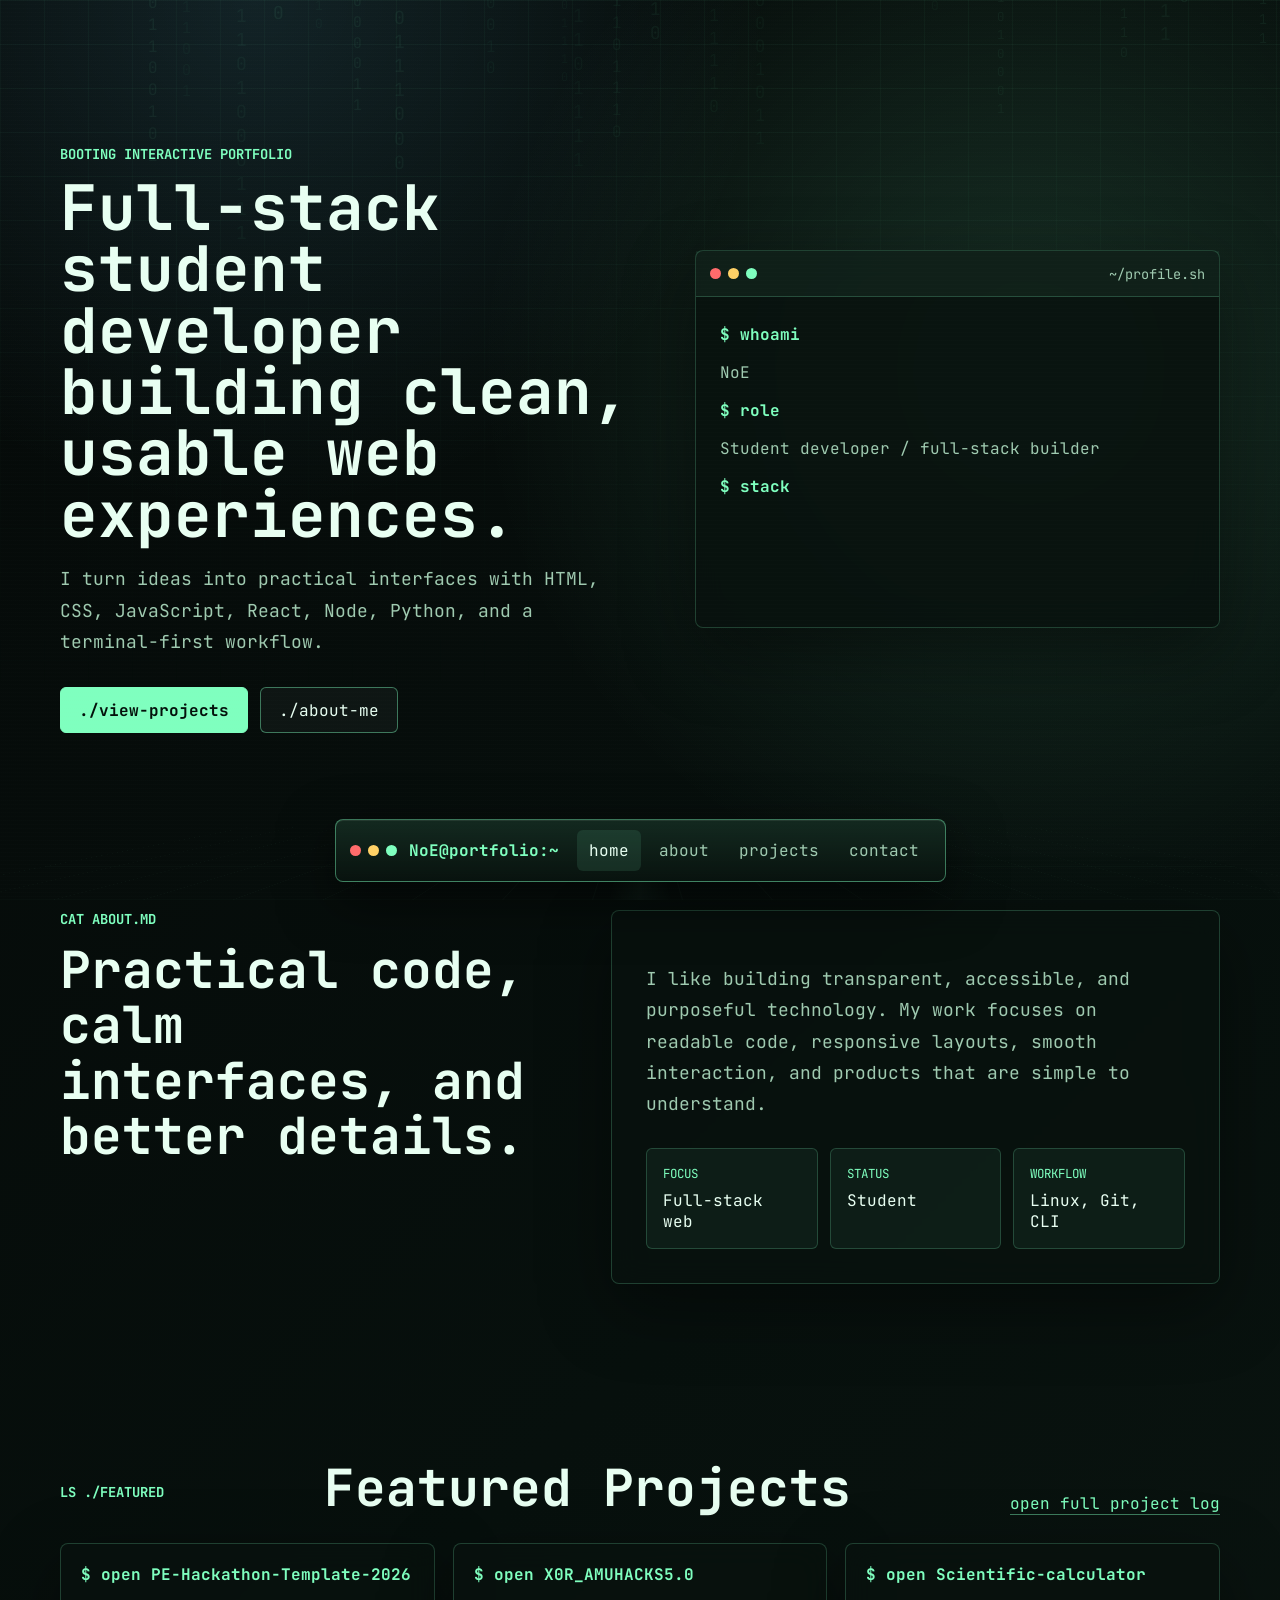
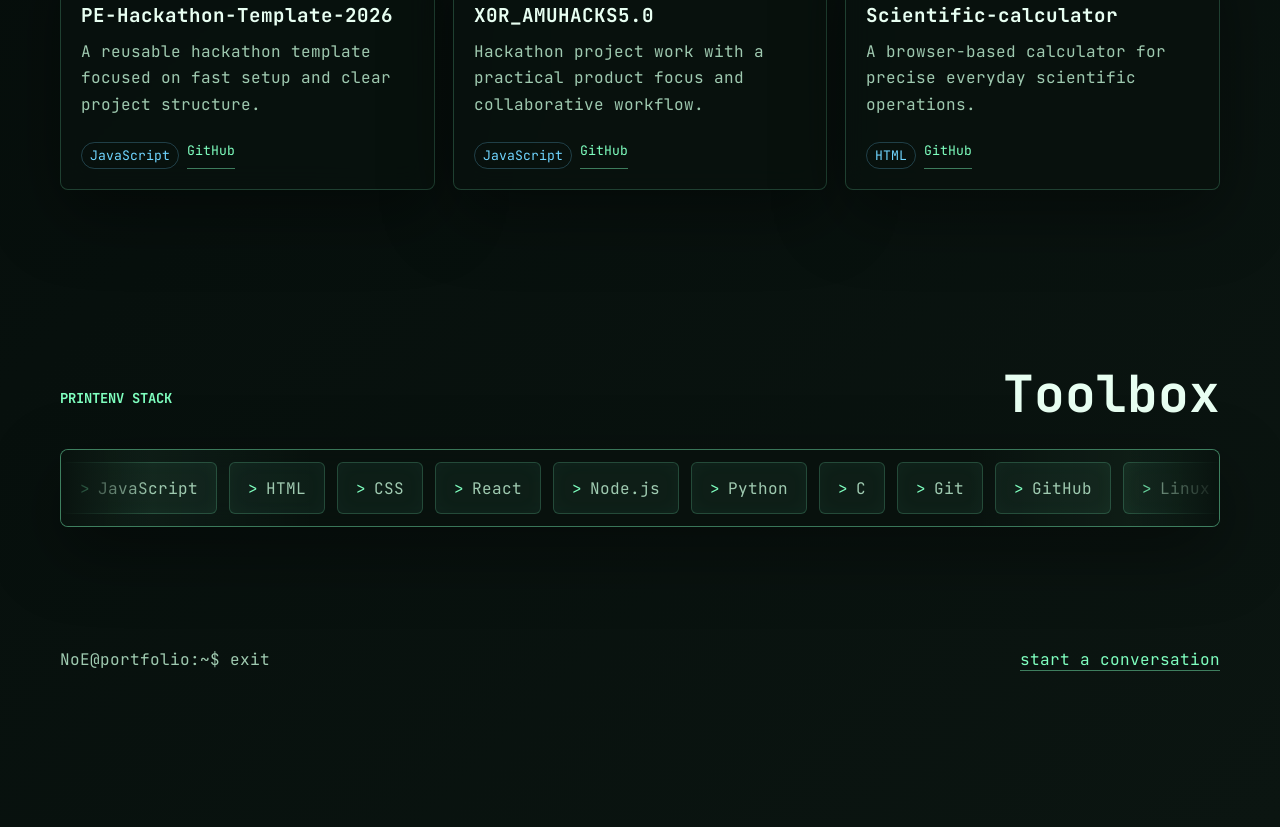
==== index.html @ db1f3d38 "Add files via upload" ====
<!DOCTYPE html>
<html lang="en">
  <head>
    <meta charset="UTF-8" />
    <meta name="viewport" content="width=device-width, initial-scale=1.0" />
    <title>NoE | Terminal Portfolio</title>
    <link rel="preconnect" href="https://fonts.googleapis.com" />
    <link rel="preconnect" href="https://fonts.gstatic.com" crossorigin />
    <link
      href="https://fonts.googleapis.com/css2?family=JetBrains+Mono:wght@400;500;600;700&display=swap"
      rel="stylesheet"
    />
    <link rel="stylesheet" href="styles.css" />
  </head>
  <body class="page-home">
    <div class="matrix-rain" data-matrix-rain aria-hidden="true"></div>
    <div class="scanline" aria-hidden="true"></div>
    <div class="terminal-grid" aria-hidden="true"></div>

    <header class="site-header">
      <nav class="nav shell-window" aria-label="Primary navigation">
        <a class="brand" href="index.html" aria-label="Home">
          <span class="window-dots" aria-hidden="true"><i></i><i></i><i></i></span>
          <span>NoE@portfolio:~</span>
        </a>
        <button class="menu-toggle" type="button" aria-label="Open menu" aria-expanded="false">
          <span></span><span></span><span></span>
        </button>
        <div class="nav-links" data-menu>
          <a href="index.html" aria-current="page">home</a>
          <button class="nav-button" type="button" data-about-open>about</button>
          <a href="#projects">projects</a>
          <a href="contact.html">contact</a>
        </div>
      </nav>
    </header>

    <main>
      <section class="hero">
        <div class="hero-copy">
          <p class="eyebrow">booting interactive portfolio</p>
          <h1>Full-stack student developer building clean, usable web experiences.</h1>
          <p>
            I turn ideas into practical interfaces with HTML, CSS, JavaScript, React, Node,
            Python, and a terminal-first workflow.
          </p>
          <div class="hero-actions">
            <a class="btn primary" href="#projects">./view-projects</a>
            <button class="btn" type="button" data-about-open>./about-me</button>
          </div>
        </div>

        <section class="terminal shell-window hero-terminal" aria-label="Terminal introduction">
          <div class="window-bar">
            <span class="window-dots" aria-hidden="true"><i></i><i></i><i></i></span>
            <span class="window-title">~/profile.sh</span>
          </div>
          <div class="terminal-body" data-terminal="home">
            <p><span class="prompt">$</span> ./profile --summary</p>
            <p class="muted">Loading profile...</p>
          </div>
        </section>
      </section>

      <section class="section split" id="about">
        <div>
          <p class="eyebrow">cat about.md</p>
          <h2>Practical code, calm interfaces, and better details.</h2>
        </div>
        <div class="about-panel shell-window">
          <p>
            I like building transparent, accessible, and purposeful technology. My work focuses on
            readable code, responsive layouts, smooth interaction, and products that are simple to
            understand.
          </p>
          <dl class="stats">
            <div><dt>Focus</dt><dd>Full-stack web</dd></div>
            <div><dt>Status</dt><dd>Student</dd></div>
            <div><dt>Workflow</dt><dd>Linux, Git, CLI</dd></div>
          </dl>
        </div>
      </section>

      <section class="section" id="projects">
        <div class="section-heading">
          <p class="eyebrow">ls ./featured</p>
          <h2>Featured Projects</h2>
          <a class="text-link" href="projects.html">open full project log</a>
        </div>
        <div class="projects-grid" data-projects-featured>
          <article class="project-card shell-window">
            <span class="project-command">$ git fetch NoE114</span>
            <h3>Loading repositories</h3>
            <p>Fetching latest public projects from GitHub.</p>
          </article>
        </div>
      </section>

      <section class="section skills">
        <div class="section-heading">
          <p class="eyebrow">printenv STACK</p>
          <h2>Toolbox</h2>
        </div>
        <div class="skill-marquee shell-window" aria-label="Skills">
          <div class="skill-track">
            <div class="skill-group">
              <span>JavaScript</span><span>HTML</span><span>CSS</span><span>React</span>
              <span>Node.js</span><span>Python</span><span>C</span><span>Git</span>
              <span>GitHub</span><span>Linux</span><span>REST APIs</span><span>Figma</span>
            </div>
            <div class="skill-group" aria-hidden="true">
              <span>JavaScript</span><span>HTML</span><span>CSS</span><span>React</span>
              <span>Node.js</span><span>Python</span><span>C</span><span>Git</span>
              <span>GitHub</span><span>Linux</span><span>REST APIs</span><span>Figma</span>
            </div>
          </div>
        </div>
      </section>
    </main>

    <div class="about-modal" data-about-modal aria-hidden="true" role="dialog" aria-modal="true" aria-labelledby="about-modal-title">
      <button class="modal-backdrop" type="button" data-about-close aria-label="Close about terminal"></button>
      <section class="about-terminal shell-window" aria-label="About me terminal">
        <div class="window-bar">
          <span class="window-dots" aria-hidden="true"><i></i><i></i><i></i></span>
          <span class="window-title" id="about-modal-title">~/about.md</span>
          <button class="terminal-close" type="button" data-about-close aria-label="Close">x</button>
        </div>
        <div class="terminal-body" data-terminal="about">
          <p><span class="prompt">$</span> cat about.md</p>
        </div>
      </section>
    </div>

    <footer class="site-footer">
      <span>NoE@portfolio:~$ exit</span>
      <a href="contact.html">start a conversation</a>
    </footer>

    <script src="script.js"></script>
  </body>
</html>
---- styles.css ----
:root {
  --bg: #07100d;
  --bg-soft: #0b1813;
  --panel: rgba(8, 18, 14, 0.88);
  --panel-strong: rgba(11, 24, 19, 0.96);
  --line: rgba(127, 255, 190, 0.2);
  --line-strong: rgba(127, 255, 190, 0.42);
  --text: #e8fff2;
  --muted: #9fcab0;
  --green: #7fffbf;
  --amber: #ffd166;
  --red: #ff6b6b;
  --cyan: #70d6ff;
  --shadow: 0 24px 70px rgba(0, 0, 0, 0.42);
  --radius: 8px;
  --max: 1160px;
  --ease: cubic-bezier(0.2, 0.8, 0.2, 1);
}

* {
  box-sizing: border-box;
}

html {
  scroll-behavior: smooth;
}

body {
  margin: 0;
  min-height: 100vh;
  font-family: "JetBrains Mono", "Fira Code", ui-monospace, monospace;
  color: var(--text);
  background:
    radial-gradient(circle at 20% 0%, rgba(112, 214, 255, 0.12), transparent 32rem),
    radial-gradient(circle at 80% 15%, rgba(127, 255, 191, 0.14), transparent 34rem),
    linear-gradient(135deg, #050908 0%, var(--bg) 54%, #0b1511 100%);
  overflow-x: hidden;
  padding-bottom: 108px;
}

body::before {
  content: "";
  position: fixed;
  inset: 0;
  pointer-events: none;
  background-image:
    linear-gradient(rgba(127, 255, 190, 0.045) 1px, transparent 1px),
    linear-gradient(90deg, rgba(127, 255, 190, 0.04) 1px, transparent 1px);
  background-size: 44px 44px;
  mask-image: linear-gradient(to bottom, rgba(0, 0, 0, 0.9), transparent 80%);
}

a {
  color: inherit;
}

button,
input,
textarea {
  font: inherit;
}

.matrix-rain {
  position: fixed;
  inset: 0;
  z-index: 0;
  overflow: hidden;
  pointer-events: none;
  opacity: 0.32;
  mask-image: linear-gradient(to bottom, #000 0%, rgba(0, 0, 0, 0.68) 42%, transparent 100%);
}

.matrix-column {
  position: absolute;
  top: -42vh;
  left: var(--x);
  display: grid;
  gap: 0.38rem;
  color: rgba(127, 255, 190, 0.34);
  font-size: var(--size);
  line-height: 1;
  text-shadow: 0 0 10px rgba(127, 255, 190, 0.24);
  opacity: var(--opacity);
  animation: matrixFall var(--duration) linear infinite;
  animation-delay: var(--delay);
}

.matrix-column span:first-child {
  color: rgba(232, 255, 242, 0.62);
  text-shadow: 0 0 14px rgba(127, 255, 190, 0.45);
}

.scanline {
  position: fixed;
  inset: 0;
  pointer-events: none;
  z-index: 10;
  opacity: 0.28;
  background: repeating-linear-gradient(
    to bottom,
    rgba(255, 255, 255, 0.035) 0,
    rgba(255, 255, 255, 0.035) 1px,
    transparent 1px,
    transparent 4px
  );
}

.terminal-grid {
  position: fixed;
  inset: auto -10vw 0;
  height: 34vh;
  pointer-events: none;
  background:
    linear-gradient(to right, transparent 0 48%, rgba(127, 255, 190, 0.14) 50%, transparent 52%),
    repeating-linear-gradient(90deg, rgba(127, 255, 190, 0.1) 0 1px, transparent 1px 90px),
    repeating-linear-gradient(0deg, rgba(127, 255, 190, 0.1) 0 1px, transparent 1px 46px);
  transform: perspective(280px) rotateX(62deg);
  transform-origin: bottom;
  opacity: 0.3;
}

.site-header {
  position: fixed;
  left: 0;
  right: 0;
  bottom: 18px;
  z-index: 20;
  padding: 0 clamp(16px, 4vw, 40px);
  pointer-events: none;
}

.shell-window {
  border: 1px solid var(--line);
  border-radius: var(--radius);
  background: var(--panel);
  box-shadow: var(--shadow);
  backdrop-filter: blur(14px);
}

.nav {
  position: relative;
  width: fit-content;
  max-width: min(var(--max), calc(100vw - 32px));
  margin: 0 auto;
  min-height: 58px;
  display: flex;
  align-items: center;
  justify-content: space-between;
  gap: 18px;
  padding: 10px 14px;
  pointer-events: auto;
  border-color: var(--line-strong);
  background:
    linear-gradient(180deg, rgba(127, 255, 190, 0.08), rgba(8, 18, 14, 0.9)),
    var(--panel-strong);
  box-shadow:
    0 18px 54px rgba(0, 0, 0, 0.58),
    inset 0 1px 0 rgba(232, 255, 242, 0.08);
}

.brand,
.nav-links a,
.nav-button,
.text-link,
.site-footer a {
  text-decoration: none;
}

.brand {
  display: inline-flex;
  align-items: center;
  gap: 12px;
  min-width: 0;
  font-weight: 700;
  color: var(--green);
}

.brand span:last-child {
  white-space: nowrap;
}

.window-dots {
  display: inline-flex;
  gap: 7px;
  flex: 0 0 auto;
}

.window-dots i {
  width: 11px;
  height: 11px;
  border-radius: 50%;
  display: block;
}

.window-dots i:nth-child(1) {
  background: var(--red);
}

.window-dots i:nth-child(2) {
  background: var(--amber);
}

.window-dots i:nth-child(3) {
  background: var(--green);
}

.nav-links {
  display: flex;
  align-items: center;
  gap: 6px;
}

.nav-links a,
.nav-button {
  color: var(--muted);
  padding: 10px 12px;
  border-radius: 6px;
  border: 0;
  background: transparent;
  cursor: pointer;
  transition: color 180ms var(--ease), background 180ms var(--ease);
}

.nav-links a:hover,
.nav-links a:focus-visible,
.nav-button:hover,
.nav-button:focus-visible,
.nav-links a[aria-current="page"] {
  color: var(--text);
  background: rgba(127, 255, 190, 0.1);
}

.menu-toggle {
  display: none;
  width: 44px;
  height: 44px;
  border: 1px solid var(--line);
  border-radius: 6px;
  background: rgba(127, 255, 190, 0.08);
  color: var(--text);
  cursor: pointer;
}

.menu-toggle span {
  display: block;
  width: 18px;
  height: 2px;
  margin: 4px auto;
  background: currentColor;
}

main {
  width: min(var(--max), calc(100% - 32px));
  margin: 0 auto;
  position: relative;
  z-index: 1;
}

.hero {
  min-height: calc(100vh - 78px);
  display: grid;
  grid-template-columns: minmax(0, 1fr) minmax(340px, 0.92fr);
  align-items: center;
  gap: clamp(28px, 5vw, 72px);
  padding: clamp(64px, 10vw, 112px) 0 56px;
}

.hero-copy h1,
.page-hero h1 {
  margin: 0;
  max-width: 780px;
  font-size: clamp(1.72rem, 4.9vw, 3.92rem);
  line-height: 0.98;
  letter-spacing: 0;
}

.hero-copy p:not(.eyebrow),
.page-hero p,
.about-panel p {
  color: var(--muted);
  line-height: 1.75;
  font-size: clamp(1rem, 1.8vw, 1.12rem);
}

.eyebrow {
  margin: 0 0 14px;
  color: var(--green);
  text-transform: uppercase;
  letter-spacing: 0;
  font-size: 0.86rem;
  font-weight: 700;
}

.hero-actions {
  display: flex;
  flex-wrap: wrap;
  gap: 12px;
  margin-top: 30px;
}

.btn {
  display: inline-flex;
  align-items: center;
  justify-content: center;
  min-height: 46px;
  padding: 0 18px;
  border: 1px solid var(--line-strong);
  border-radius: 6px;
  color: var(--text);
  background: rgba(232, 255, 242, 0.04);
  text-decoration: none;
  cursor: pointer;
  transition: transform 180ms var(--ease), border-color 180ms var(--ease), background 180ms var(--ease);
}

.btn:hover,
.btn:focus-visible {
  transform: translateY(-2px);
  border-color: var(--green);
  background: rgba(127, 255, 190, 0.1);
}

.btn.primary {
  color: #03100a;
  background: var(--green);
  border-color: var(--green);
  font-weight: 700;
}

.window-bar {
  display: flex;
  align-items: center;
  gap: 12px;
  min-height: 46px;
  padding: 0 14px;
  border-bottom: 1px solid var(--line);
  background: rgba(127, 255, 190, 0.055);
}

.window-title {
  margin-left: auto;
  color: var(--muted);
  font-size: 0.85rem;
}

.terminal-body {
  min-height: 330px;
  padding: 24px;
  color: var(--text);
  line-height: 1.75;
}

.terminal-body p {
  margin: 0 0 10px;
}

.terminal-body .prompt,
.project-command {
  color: var(--green);
  font-weight: 700;
}

.muted,
.project-card p {
  color: var(--muted);
}

.cursor::after {
  content: "";
  display: inline-block;
  width: 9px;
  height: 1.15em;
  margin-left: 6px;
  vertical-align: -0.2em;
  background: var(--green);
  animation: blink 900ms steps(2, jump-none) infinite;
}

.section {
  padding: clamp(52px, 8vw, 88px) 0;
}

.split {
  display: grid;
  grid-template-columns: 0.8fr 1fr;
  gap: clamp(24px, 5vw, 64px);
  align-items: start;
}

h2 {
  margin: 0;
  color: var(--text);
  font-size: clamp(1.8rem, 4vw, 3.2rem);
  line-height: 1.08;
  letter-spacing: 0;
}

.about-panel {
  padding: clamp(22px, 4vw, 34px);
}

.stats {
  display: grid;
  grid-template-columns: repeat(3, 1fr);
  gap: 12px;
  margin: 28px 0 0;
}

.stats div,
.skill-group span {
  border: 1px solid var(--line);
  border-radius: 6px;
  background: rgba(127, 255, 190, 0.055);
}

.stats div {
  padding: 16px;
}

.stats dt {
  color: var(--green);
  font-size: 0.78rem;
  text-transform: uppercase;
}

.stats dd {
  margin: 8px 0 0;
  color: var(--text);
}

.section-heading {
  display: flex;
  align-items: end;
  justify-content: space-between;
  gap: 20px;
  margin-bottom: 28px;
}

.text-link,
.site-footer a {
  color: var(--green);
  border-bottom: 1px solid rgba(127, 255, 190, 0.45);
}

.projects-grid {
  display: grid;
  grid-template-columns: repeat(3, minmax(0, 1fr));
  gap: 18px;
}

.projects-grid.full {
  grid-template-columns: repeat(auto-fit, minmax(260px, 1fr));
}

.project-card {
  padding: 20px;
  min-height: 230px;
  display: flex;
  flex-direction: column;
  transition: transform 180ms var(--ease), border-color 180ms var(--ease), background 180ms var(--ease);
}

.project-card:hover {
  transform: translateY(-4px);
  border-color: var(--line-strong);
  background: var(--panel-strong);
}

.project-card h3 {
  margin: 18px 0 10px;
  font-size: 1.2rem;
  line-height: 1.35;
}

.project-card p {
  margin: 0;
  line-height: 1.65;
}

.project-meta {
  display: flex;
  flex-wrap: wrap;
  gap: 8px;
  margin-top: auto;
  padding-top: 24px;
  color: var(--cyan);
  font-size: 0.82rem;
}

.project-meta span {
  border: 1px solid rgba(112, 214, 255, 0.24);
  border-radius: 999px;
  padding: 4px 8px;
}

.skill-marquee {
  position: relative;
  overflow: hidden;
  padding: 12px 0;
  border-color: var(--line-strong);
  background:
    linear-gradient(90deg, rgba(127, 255, 190, 0.08), transparent 22%, transparent 78%, rgba(127, 255, 190, 0.08)),
    var(--panel);
}

.skill-marquee::before,
.skill-marquee::after {
  content: "";
  position: absolute;
  top: 0;
  bottom: 0;
  width: 92px;
  z-index: 1;
  pointer-events: none;
}

.skill-marquee::before {
  left: 0;
  background: linear-gradient(90deg, rgba(8, 18, 14, 0.98), transparent);
}

.skill-marquee::after {
  right: 0;
  background: linear-gradient(270deg, rgba(8, 18, 14, 0.98), transparent);
}

.skill-track {
  display: flex;
  width: max-content;
  animation: marquee 26s linear infinite;
}

.skill-marquee:hover .skill-track {
  animation-play-state: paused;
}

.skill-group {
  display: flex;
  gap: 12px;
  padding-right: 12px;
}

.skill-group span {
  min-width: max-content;
  min-height: 52px;
  display: inline-flex;
  align-items: center;
  justify-content: center;
  padding: 0 18px;
  color: var(--muted);
  box-shadow: inset 0 0 18px rgba(127, 255, 190, 0.035);
}

.skill-group span::before {
  content: ">";
  margin-right: 8px;
  color: var(--green);
}

.page-hero {
  padding: clamp(72px, 11vw, 120px) 0 24px;
}

.page-hero p {
  max-width: 720px;
}

.contact-layout {
  min-height: calc(100vh - 92px);
  display: grid;
  grid-template-columns: 0.78fr 1fr;
  align-items: center;
  gap: clamp(28px, 5vw, 70px);
  padding: 60px 0;
}

.contact-form {
  overflow: hidden;
}

.form-body {
  display: grid;
  gap: 18px;
  padding: 24px;
}

.hidden-field {
  display: none;
}

.contact-form label {
  display: grid;
  gap: 8px;
  color: var(--green);
}

.contact-form input,
.contact-form textarea {
  width: 100%;
  border: 1px solid var(--line);
  border-radius: 6px;
  background: rgba(0, 0, 0, 0.22);
  color: var(--text);
  padding: 13px 14px;
  resize: vertical;
}

.contact-form input:focus,
.contact-form textarea:focus {
  outline: none;
  border-color: var(--green);
  box-shadow: 0 0 0 3px rgba(127, 255, 190, 0.11);
}

.contact-form input::placeholder,
.contact-form textarea::placeholder {
  color: rgba(159, 202, 176, 0.58);
}

.form-feedback {
  display: none;
  margin: 0;
  padding: 12px 14px;
  border-radius: 6px;
  line-height: 1.6;
}

.form-feedback.success,
.form-feedback.error {
  display: block;
}

.form-feedback.success {
  color: var(--green);
  background: rgba(127, 255, 190, 0.08);
  border: 1px solid var(--line);
}

.form-feedback.error {
  color: #ffb4b4;
  background: rgba(255, 107, 107, 0.08);
  border: 1px solid rgba(255, 107, 107, 0.3);
}

.site-footer {
  width: min(var(--max), calc(100% - 32px));
  margin: 0 auto;
  padding: 34px 0 48px;
  display: flex;
  justify-content: space-between;
  gap: 18px;
  color: var(--muted);
  position: relative;
  z-index: 1;
}

.about-modal {
  position: fixed;
  inset: 0;
  z-index: 40;
  display: grid;
  place-items: center;
  padding: 20px;
  opacity: 0;
  visibility: hidden;
  pointer-events: none;
  transition: opacity 220ms var(--ease), visibility 220ms var(--ease);
}

.about-modal.is-open {
  opacity: 1;
  visibility: visible;
  pointer-events: auto;
}

.modal-backdrop {
  position: absolute;
  inset: 0;
  border: 0;
  background: rgba(2, 8, 6, 0.76);
  backdrop-filter: blur(8px);
  cursor: pointer;
}

.about-terminal {
  position: relative;
  width: min(780px, 100%);
  overflow: hidden;
  transform: translateY(18px) scale(0.98);
  opacity: 0;
  transition: transform 240ms var(--ease), opacity 240ms var(--ease);
}

.about-modal.is-open .about-terminal {
  transform: translateY(0) scale(1);
  opacity: 1;
}

.about-terminal .terminal-body {
  min-height: 390px;
}

.terminal-close {
  width: 34px;
  height: 34px;
  margin-left: 8px;
  border: 1px solid var(--line);
  border-radius: 6px;
  color: var(--muted);
  background: rgba(255, 255, 255, 0.04);
  cursor: pointer;
}

.terminal-close:hover,
.terminal-close:focus-visible {
  color: var(--text);
  border-color: var(--green);
}

.reveal {
  opacity: 0;
  transform: translateY(16px);
  transition: opacity 520ms var(--ease), transform 520ms var(--ease);
}

.reveal.is-visible {
  opacity: 1;
  transform: translateY(0);
}

@keyframes blink {
  50% {
    opacity: 0;
  }
}

@keyframes marquee {
  to {
    transform: translateX(-50%);
  }
}

@keyframes matrixFall {
  to {
    transform: translateY(150vh);
  }
}

@media (prefers-reduced-motion: reduce) {
  *,
  *::before,
  *::after {
    scroll-behavior: auto !important;
    animation-duration: 0.001ms !important;
    animation-iteration-count: 1 !important;
    transition-duration: 0.001ms !important;
  }

  .matrix-rain {
    display: none;
  }
}

@media (max-width: 900px) {
  .hero,
  .split,
  .contact-layout {
    grid-template-columns: 1fr;
  }

  .hero {
    padding-top: 56px;
  }

  .hero-terminal {
    order: -1;
  }

  .terminal-body {
    min-height: 260px;
  }

  .projects-grid {
    grid-template-columns: repeat(2, minmax(0, 1fr));
  }
}

@media (max-width: 680px) {
  .matrix-rain {
    opacity: 0.2;
  }

  .matrix-column:nth-child(n + 18) {
    display: none;
  }

  .site-header {
    bottom: 10px;
    padding-inline: 10px;
  }

  main,
  .site-footer {
    width: min(100% - 24px, var(--max));
  }

  .nav {
    width: min(100%, 520px);
    min-height: 56px;
    gap: 8px;
    padding: 8px;
  }

  .brand {
    gap: 0;
  }

  .brand span:last-child {
    position: absolute;
    width: 1px;
    height: 1px;
    overflow: hidden;
    clip: rect(0 0 0 0);
    white-space: nowrap;
  }

  .menu-toggle {
    display: none;
  }

  .nav-links {
    display: flex;
    flex: 1;
    justify-content: flex-end;
    min-width: 0;
  }

  .nav-links a,
  .nav-button {
    flex: 0 1 auto;
    min-width: 0;
    padding: 10px 8px;
    font-size: clamp(0.72rem, 3.3vw, 0.9rem);
    text-align: center;
  }

  .hero-copy h1,
  .page-hero h1 {
    font-size: clamp(1.65rem, 9.1vw, 2.87rem);
  }

  .hero-actions,
  .section-heading,
  .site-footer {
    align-items: stretch;
    flex-direction: column;
  }

  .btn {
    width: 100%;
  }

  .stats,
  .projects-grid,
  .projects-grid.full {
    grid-template-columns: 1fr;
  }

  .skill-marquee::before,
  .skill-marquee::after {
    width: 38px;
  }

  .terminal-body,
  .form-body {
    padding: 18px;
  }
}
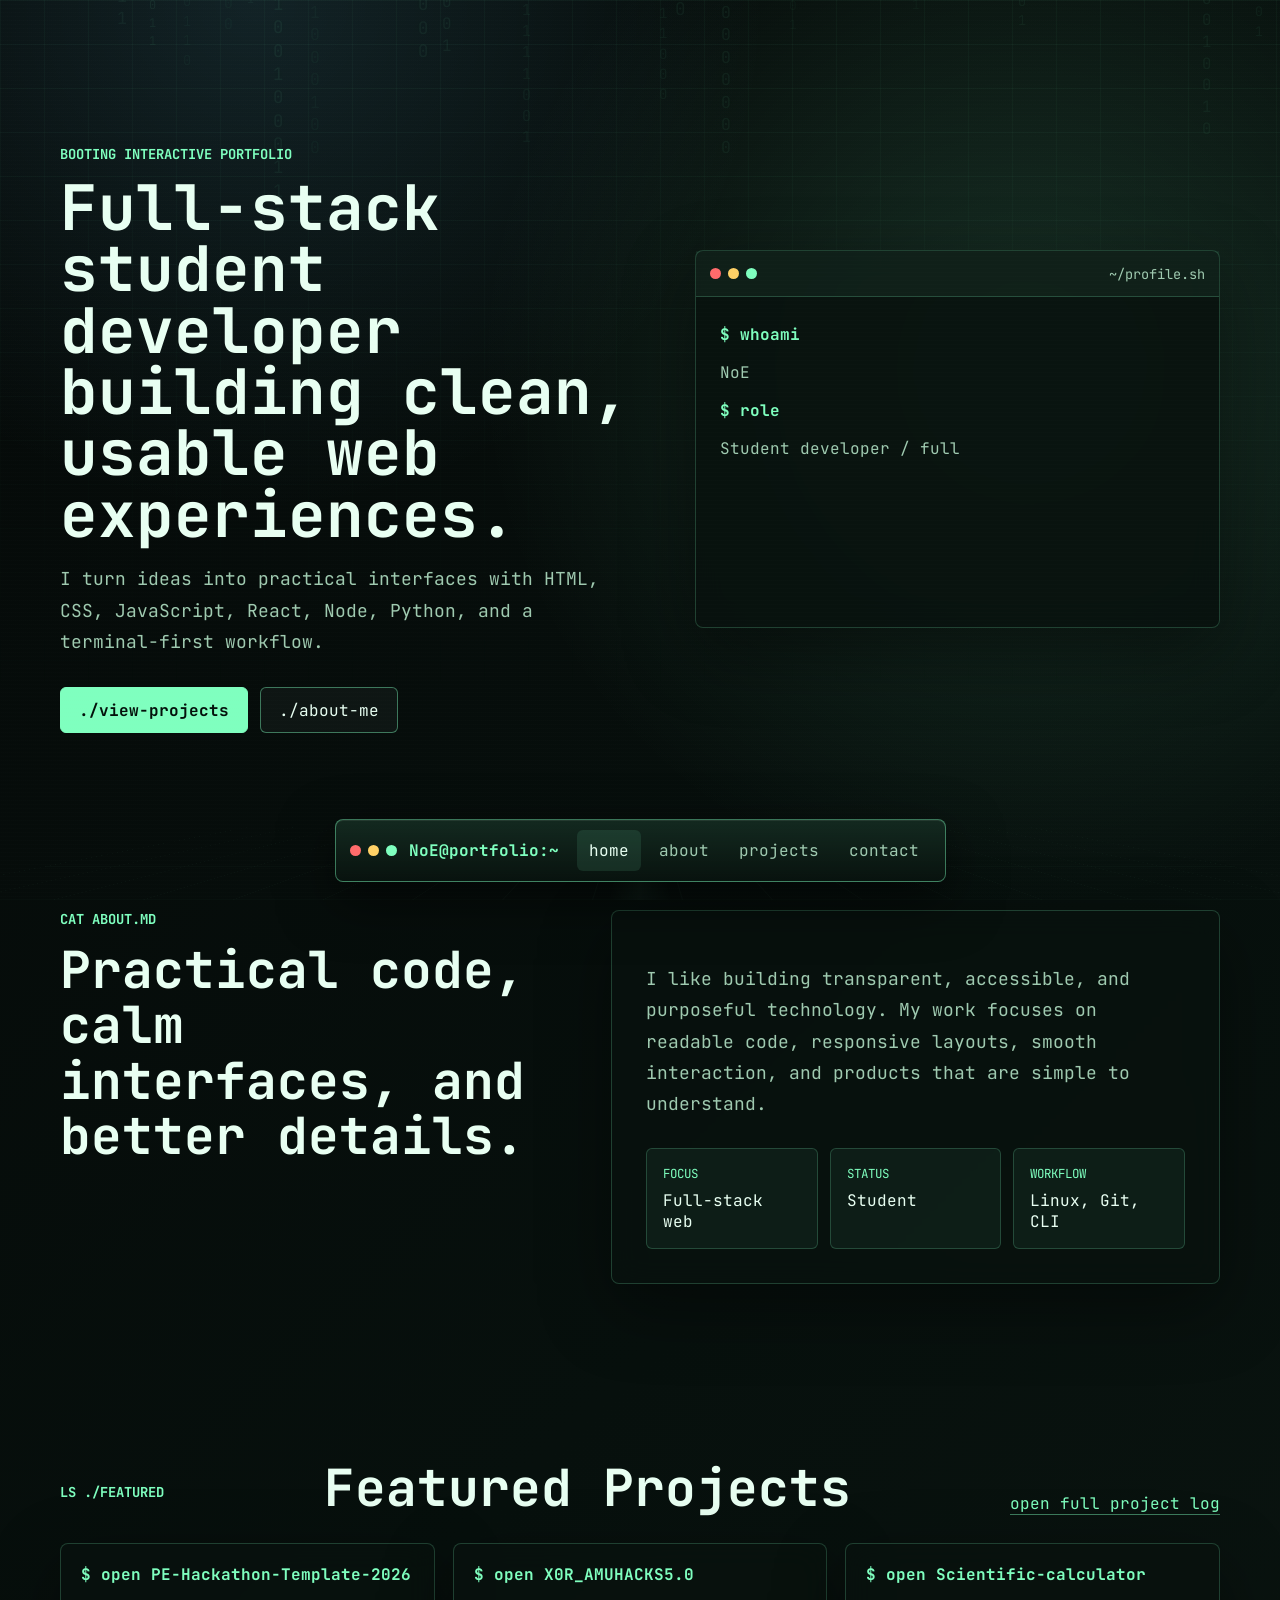
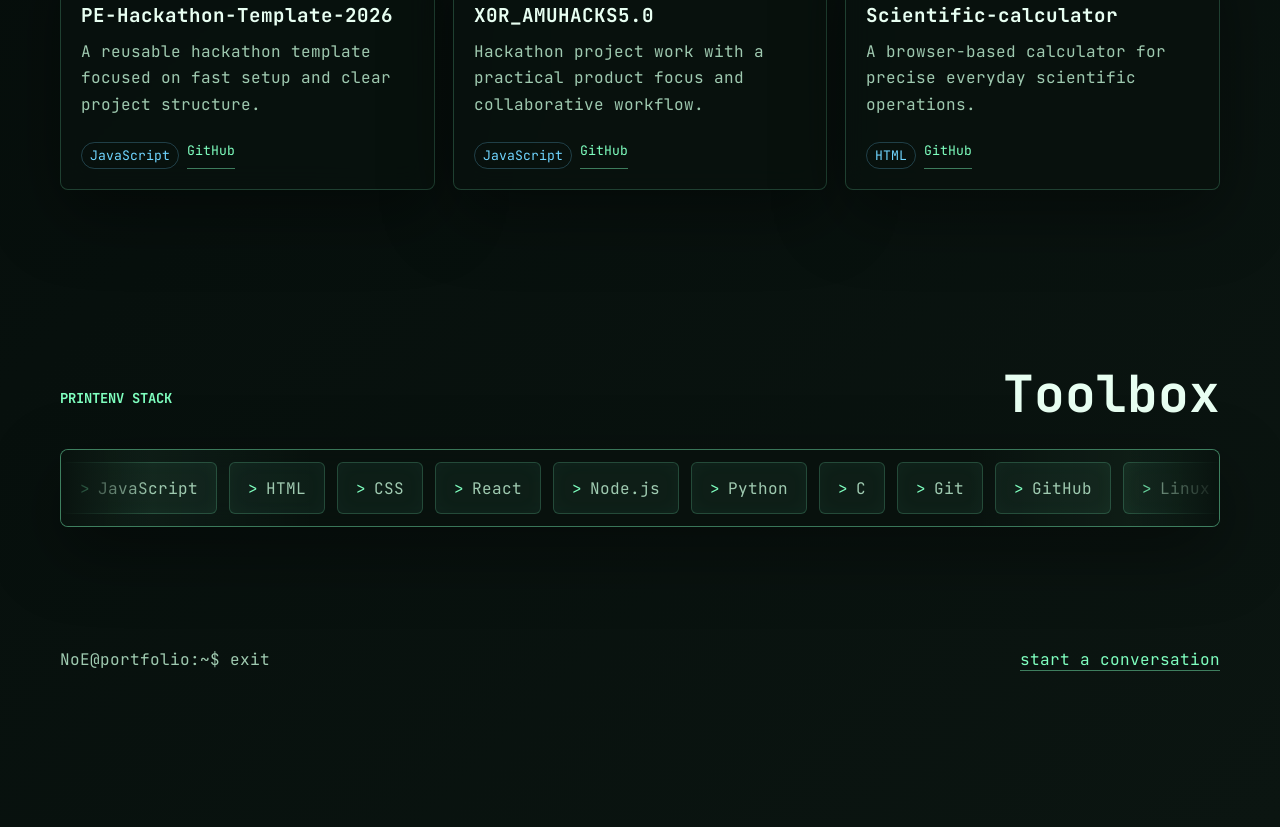
==== commit 1a727420: "favicon added and fixed the contact me page" ====
--- a/index.html
+++ b/index.html
@@ -4,6 +4,7 @@
     <meta charset="UTF-8" />
     <meta name="viewport" content="width=device-width, initial-scale=1.0" />
     <title>NoE | Terminal Portfolio</title>
+    <link rel="icon" type="image/png" href="terminal.png" />
     <link rel="preconnect" href="https://fonts.googleapis.com" />
     <link rel="preconnect" href="https://fonts.gstatic.com" crossorigin />
     <link
--- a/styles.css
+++ b/styles.css
@@ -574,7 +574,13 @@
   padding: 60px 0;
 }
 
-.contact-form {
+.contact-form,
+form[name="contact"] {
+  border: 1px solid var(--line);
+  border-radius: var(--radius);
+  background: var(--panel);
+  box-shadow: var(--shadow);
+  backdrop-filter: blur(14px);
   overflow: hidden;
 }
 
@@ -588,14 +594,17 @@
   display: none;
 }
 
-.contact-form label {
+.contact-form label,
+form[name="contact"] label {
   display: grid;
   gap: 8px;
   color: var(--green);
 }
 
 .contact-form input,
-.contact-form textarea {
+.contact-form textarea,
+form[name="contact"] input,
+form[name="contact"] textarea {
   width: 100%;
   border: 1px solid var(--line);
   border-radius: 6px;
@@ -606,14 +615,18 @@
 }
 
 .contact-form input:focus,
-.contact-form textarea:focus {
+.contact-form textarea:focus,
+form[name="contact"] input:focus,
+form[name="contact"] textarea:focus {
   outline: none;
   border-color: var(--green);
   box-shadow: 0 0 0 3px rgba(127, 255, 190, 0.11);
 }
 
 .contact-form input::placeholder,
-.contact-form textarea::placeholder {
+.contact-form textarea::placeholder,
+form[name="contact"] input::placeholder,
+form[name="contact"] textarea::placeholder {
   color: rgba(159, 202, 176, 0.58);
 }
 
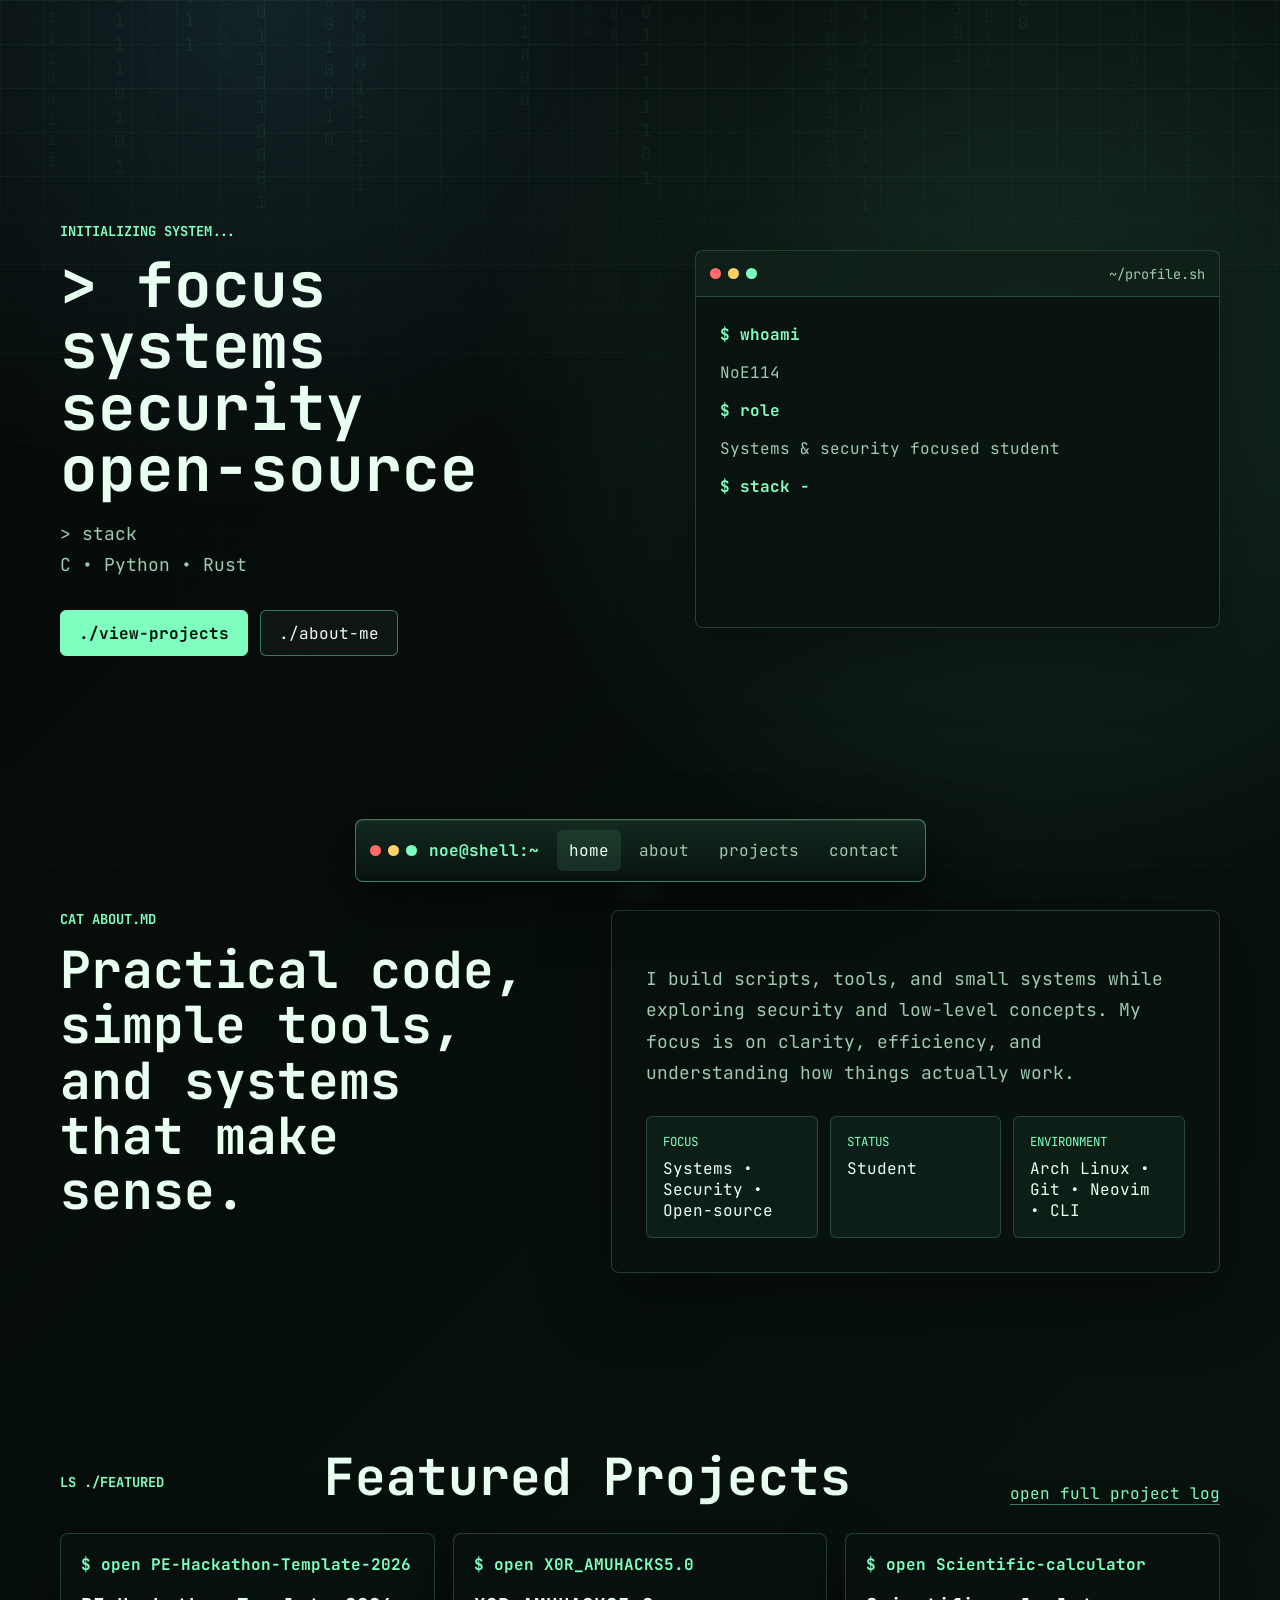
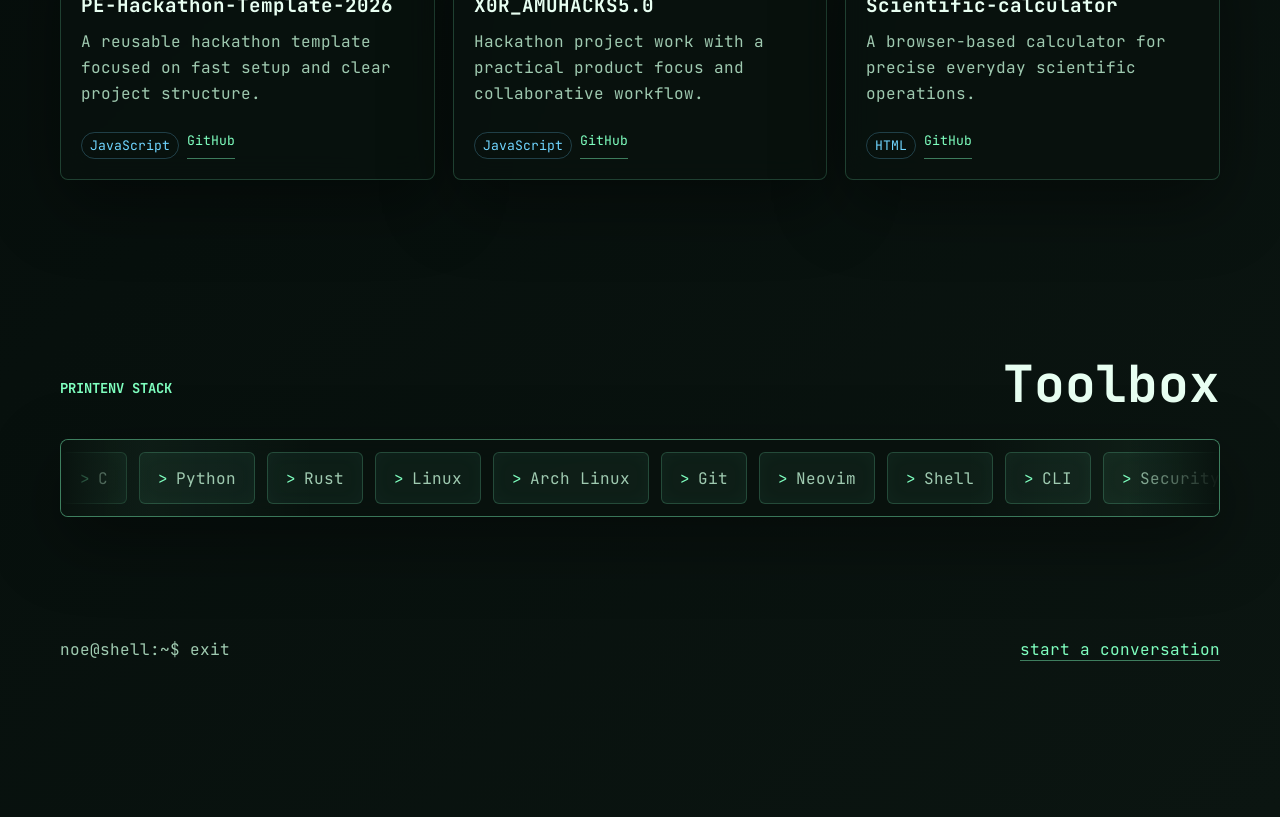
==== commit 2448df5a: "contents updated" ====
--- a/index.html
+++ b/index.html
@@ -3,7 +3,7 @@
   <head>
     <meta charset="UTF-8" />
     <meta name="viewport" content="width=device-width, initial-scale=1.0" />
-    <title>NoE | Terminal Portfolio</title>
+    <title>NoE114 | Portfolio</title>
     <link rel="icon" type="image/png" href="terminal.png" />
     <link rel="preconnect" href="https://fonts.googleapis.com" />
     <link rel="preconnect" href="https://fonts.gstatic.com" crossorigin />
@@ -22,7 +22,7 @@
       <nav class="nav shell-window" aria-label="Primary navigation">
         <a class="brand" href="index.html" aria-label="Home">
           <span class="window-dots" aria-hidden="true"><i></i><i></i><i></i></span>
-          <span>NoE@portfolio:~</span>
+          <span>noe@shell:~</span>
         </a>
         <button class="menu-toggle" type="button" aria-label="Open menu" aria-expanded="false">
           <span></span><span></span><span></span>
@@ -39,12 +39,20 @@
     <main>
       <section class="hero">
         <div class="hero-copy">
-          <p class="eyebrow">booting interactive portfolio</p>
-          <h1>Full-stack student developer building clean, usable web experiences.</h1>
+          <p class="eyebrow">initializing system...</p>
+
+          <h1>
+            > focus <br>
+            systems <br>
+            security <br>
+            open-source
+          </h1>
+
           <p>
-            I turn ideas into practical interfaces with HTML, CSS, JavaScript, React, Node,
-            Python, and a terminal-first workflow.
+            > stack <br>
+            C • Python • Rust
           </p>
+
           <div class="hero-actions">
             <a class="btn primary" href="#projects">./view-projects</a>
             <button class="btn" type="button" data-about-open>./about-me</button>
@@ -66,18 +74,19 @@
       <section class="section split" id="about">
         <div>
           <p class="eyebrow">cat about.md</p>
-          <h2>Practical code, calm interfaces, and better details.</h2>
+          <h2>Practical code, simple tools, and systems that make sense.</h2>
         </div>
+
         <div class="about-panel shell-window">
           <p>
-            I like building transparent, accessible, and purposeful technology. My work focuses on
-            readable code, responsive layouts, smooth interaction, and products that are simple to
-            understand.
+            I build scripts, tools, and small systems while exploring security and low-level concepts.
+            My focus is on clarity, efficiency, and understanding how things actually work.
           </p>
+
           <dl class="stats">
-            <div><dt>Focus</dt><dd>Full-stack web</dd></div>
+            <div><dt>Focus</dt><dd>Systems • Security • Open-source</dd></div>
             <div><dt>Status</dt><dd>Student</dd></div>
-            <div><dt>Workflow</dt><dd>Linux, Git, CLI</dd></div>
+            <div><dt>Environment</dt><dd>Arch Linux • Git • Neovim • CLI</dd></div>
           </dl>
         </div>
       </section>
@@ -88,11 +97,12 @@
           <h2>Featured Projects</h2>
           <a class="text-link" href="projects.html">open full project log</a>
         </div>
+
         <div class="projects-grid" data-projects-featured>
           <article class="project-card shell-window">
             <span class="project-command">$ git fetch NoE114</span>
-            <h3>Loading repositories</h3>
-            <p>Fetching latest public projects from GitHub.</p>
+            <h3>Loading repositories...</h3>
+            <p>Fetching selected projects from GitHub.</p>
           </article>
         </div>
       </section>
@@ -102,18 +112,40 @@
           <p class="eyebrow">printenv STACK</p>
           <h2>Toolbox</h2>
         </div>
+
         <div class="skill-marquee shell-window" aria-label="Skills">
           <div class="skill-track">
+
             <div class="skill-group">
-              <span>JavaScript</span><span>HTML</span><span>CSS</span><span>React</span>
-              <span>Node.js</span><span>Python</span><span>C</span><span>Git</span>
-              <span>GitHub</span><span>Linux</span><span>REST APIs</span><span>Figma</span>
+              <span>C</span>
+              <span>Python</span>
+              <span>Rust</span>
+              <span>Linux</span>
+              <span>Arch Linux</span>
+              <span>Git</span>
+              <span>Neovim</span>
+              <span>Shell</span>
+              <span>CLI</span>
+              <span>Security</span>
+              <span>Open-source</span>
+              <span>Scripting</span>
             </div>
+
             <div class="skill-group" aria-hidden="true">
-              <span>JavaScript</span><span>HTML</span><span>CSS</span><span>React</span>
-              <span>Node.js</span><span>Python</span><span>C</span><span>Git</span>
-              <span>GitHub</span><span>Linux</span><span>REST APIs</span><span>Figma</span>
+              <span>C</span>
+              <span>Python</span>
+              <span>Rust</span>
+              <span>Linux</span>
+              <span>Arch Linux</span>
+              <span>Git</span>
+              <span>Neovim</span>
+              <span>Shell</span>
+              <span>CLI</span>
+              <span>Security</span>
+              <span>Open-source</span>
+              <span>Scripting</span>
             </div>
+
           </div>
         </div>
       </section>
@@ -121,12 +153,14 @@
 
     <div class="about-modal" data-about-modal aria-hidden="true" role="dialog" aria-modal="true" aria-labelledby="about-modal-title">
       <button class="modal-backdrop" type="button" data-about-close aria-label="Close about terminal"></button>
+
       <section class="about-terminal shell-window" aria-label="About me terminal">
         <div class="window-bar">
           <span class="window-dots" aria-hidden="true"><i></i><i></i><i></i></span>
           <span class="window-title" id="about-modal-title">~/about.md</span>
           <button class="terminal-close" type="button" data-about-close aria-label="Close">x</button>
         </div>
+
         <div class="terminal-body" data-terminal="about">
           <p><span class="prompt">$</span> cat about.md</p>
         </div>
@@ -134,10 +168,10 @@
     </div>
 
     <footer class="site-footer">
-      <span>NoE@portfolio:~$ exit</span>
+      <span>noe@shell:~$ exit</span>
       <a href="contact.html">start a conversation</a>
     </footer>
 
     <script src="script.js"></script>
   </body>
-</html>
+</html>
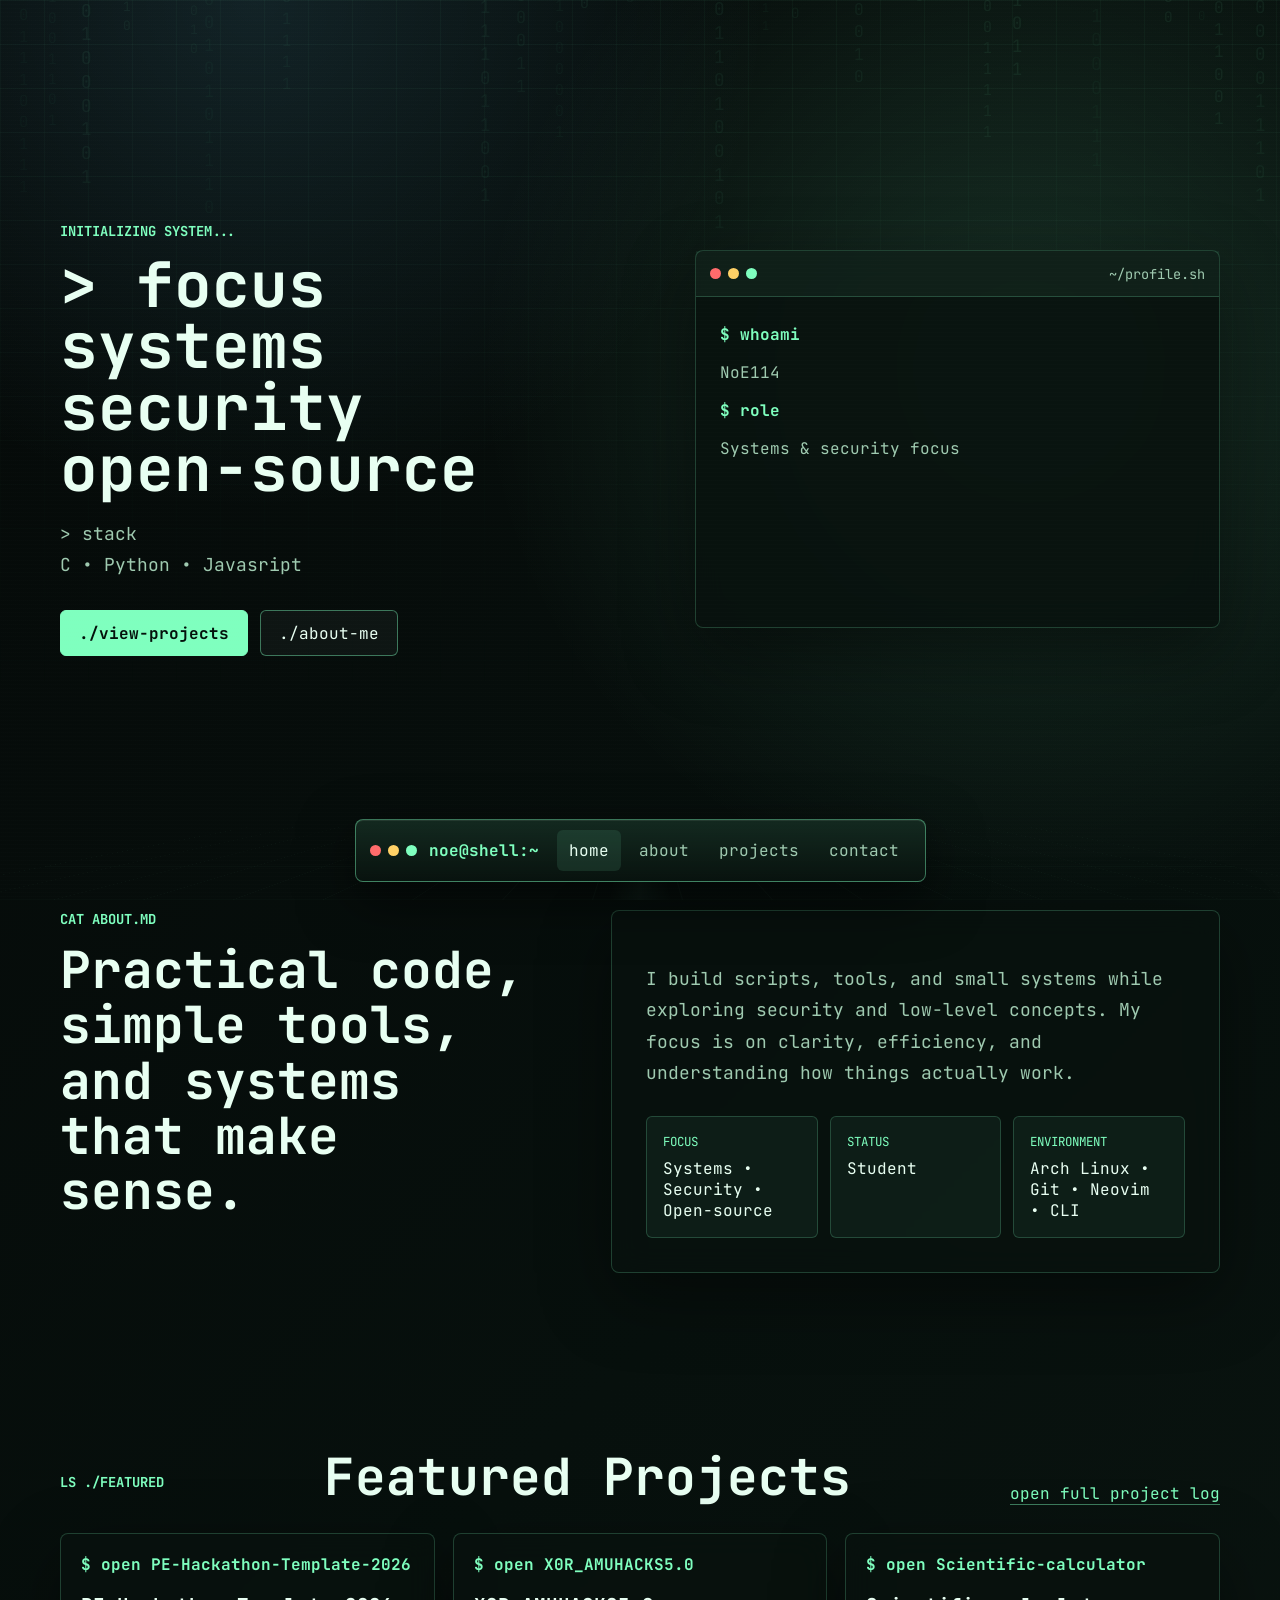
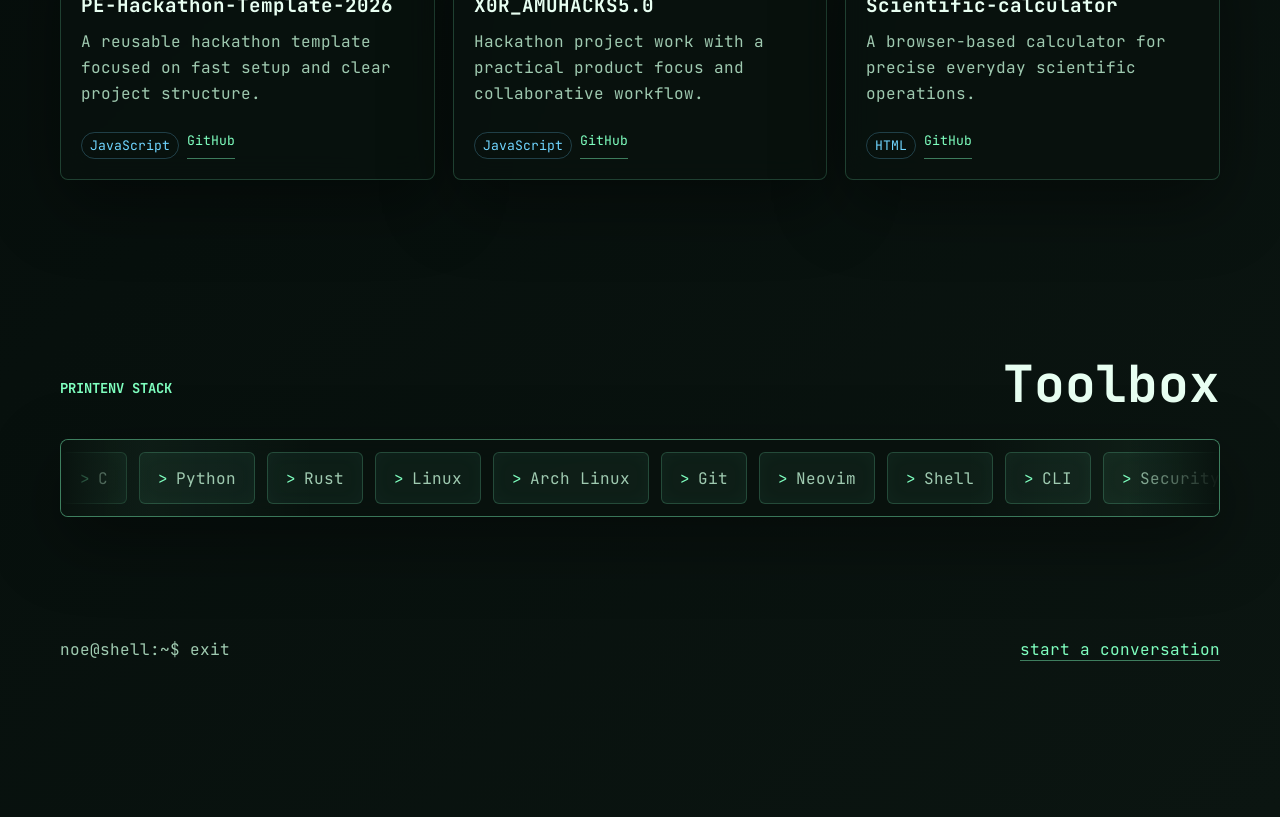
==== commit 02ddff76: "stack updated" ====
--- a/index.html
+++ b/index.html
@@ -50,7 +50,7 @@
 
           <p>
             > stack <br>
-            C • Python • Rust
+            C • Python • Javasript
           </p>
 
           <div class="hero-actions">
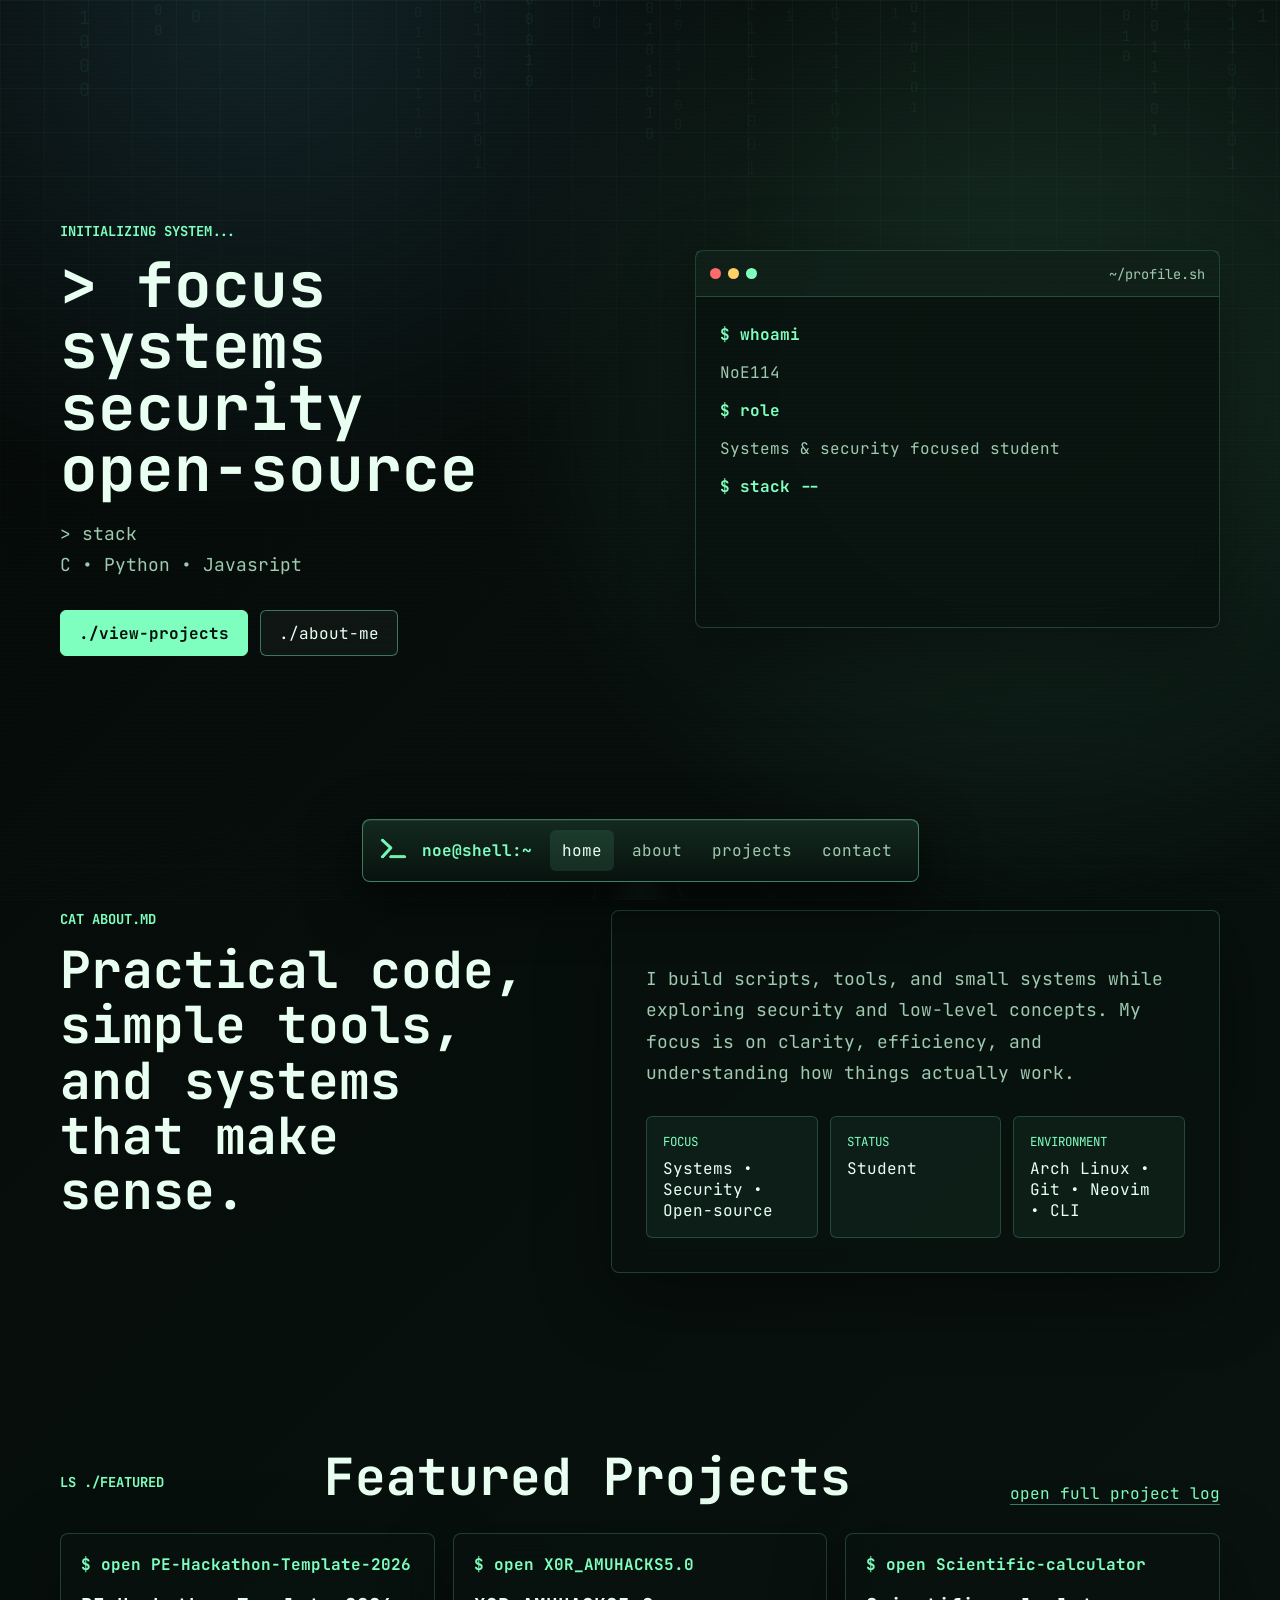
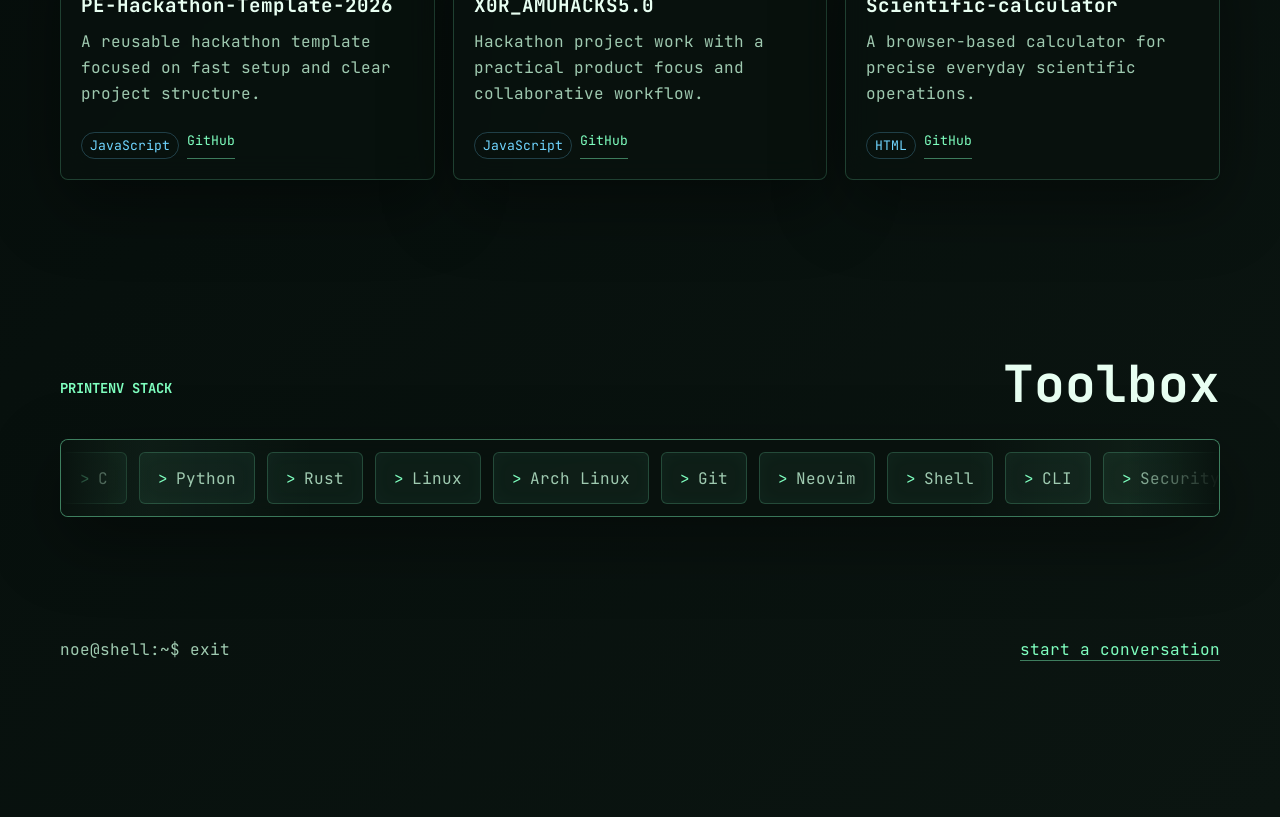
==== commit 0063268e: "favicon and icon updated" ====
--- a/index.html
+++ b/index.html
@@ -4,7 +4,7 @@
     <meta charset="UTF-8" />
     <meta name="viewport" content="width=device-width, initial-scale=1.0" />
     <title>NoE114 | Portfolio</title>
-    <link rel="icon" type="image/png" href="terminal.png" />
+    <link rel="icon" type="image/png" href="code.png" />
     <link rel="preconnect" href="https://fonts.googleapis.com" />
     <link rel="preconnect" href="https://fonts.gstatic.com" crossorigin />
     <link
@@ -21,7 +21,7 @@
     <header class="site-header">
       <nav class="nav shell-window" aria-label="Primary navigation">
         <a class="brand" href="index.html" aria-label="Home">
-          <span class="window-dots" aria-hidden="true"><i></i><i></i><i></i></span>
+          <span class="shell-logo" aria-hidden="true"><img class="icon" src="terminal.png  " alt=">_"></span>
           <span>noe@shell:~</span>
         </a>
         <button class="menu-toggle" type="button" aria-label="Open menu" aria-expanded="false">
--- a/styles.css
+++ b/styles.css
@@ -204,6 +204,14 @@
   background: var(--green);
 }
 
+.icon {
+  width: 33px;
+  height: 33px;
+
+  -webkit-mask-size: 60%;
+  mask-size: 60%;
+}
+
 .nav-links {
   display: flex;
   align-items: center;
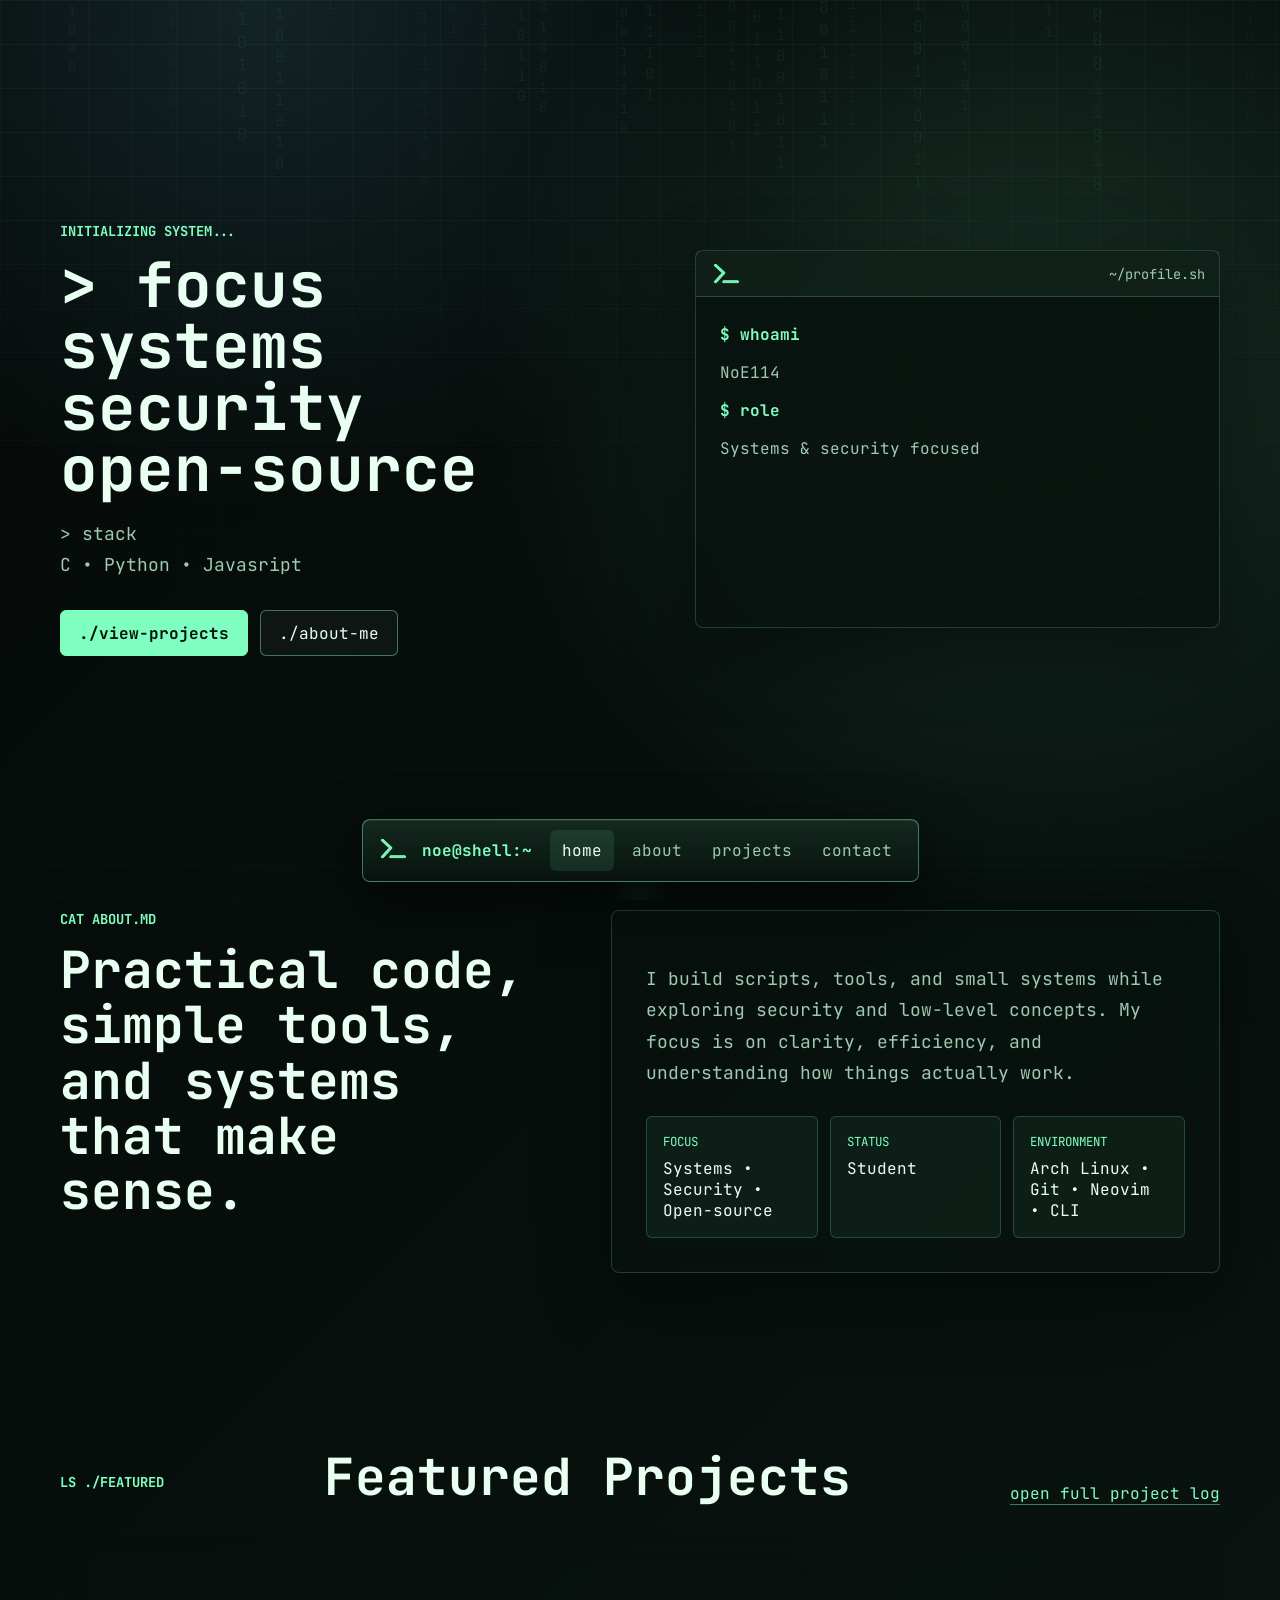
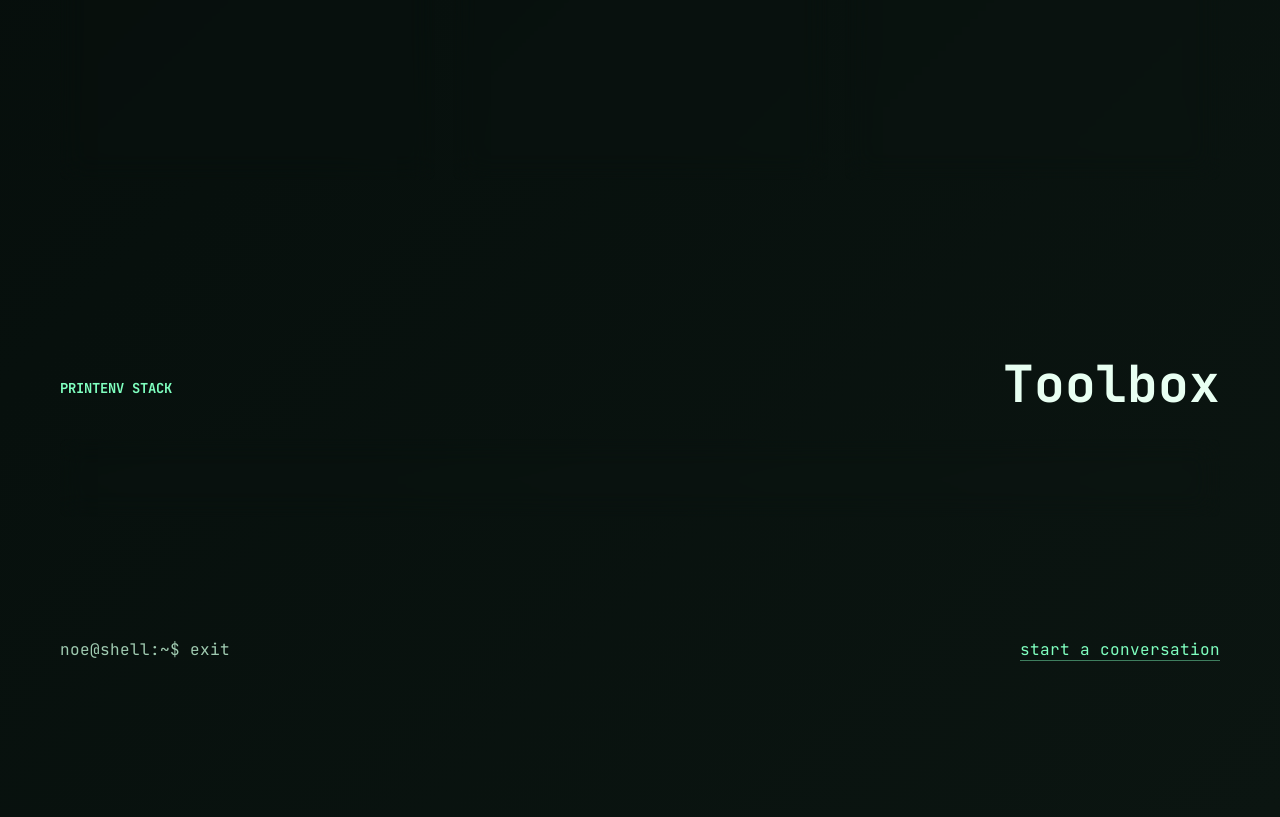
==== commit bac22565: "refactor: update terminal interface and improve project rendering logic" ====
--- a/index.html
+++ b/index.html
@@ -21,7 +21,7 @@
     <header class="site-header">
       <nav class="nav shell-window" aria-label="Primary navigation">
         <a class="brand" href="index.html" aria-label="Home">
-          <span class="shell-logo" aria-hidden="true"><img class="icon" src="terminal.png  " alt=">_"></span>
+          <span class="shell-logo" aria-hidden="true"><img class="icon" src="terminal.png" alt=">_"></span>
           <span>noe@shell:~</span>
         </a>
         <button class="menu-toggle" type="button" aria-label="Open menu" aria-expanded="false">
@@ -61,7 +61,7 @@
 
         <section class="terminal shell-window hero-terminal" aria-label="Terminal introduction">
           <div class="window-bar">
-            <span class="window-dots" aria-hidden="true"><i></i><i></i><i></i></span>
+            <span class="window-dots" aria-hidden="true"><img class="icon" src="terminal.png" alt=">_"></span>
             <span class="window-title">~/profile.sh</span>
           </div>
           <div class="terminal-body" data-terminal="home">
@@ -156,7 +156,7 @@
 
       <section class="about-terminal shell-window" aria-label="About me terminal">
         <div class="window-bar">
-          <span class="window-dots" aria-hidden="true"><i></i><i></i><i></i></span>
+          <span class="window-dots" aria-hidden="true"><img class="icon" src="terminal.png" alt=">_"></span>
           <span class="window-title" id="about-modal-title">~/about.md</span>
           <button class="terminal-close" type="button" data-about-close aria-label="Close">x</button>
         </div>
